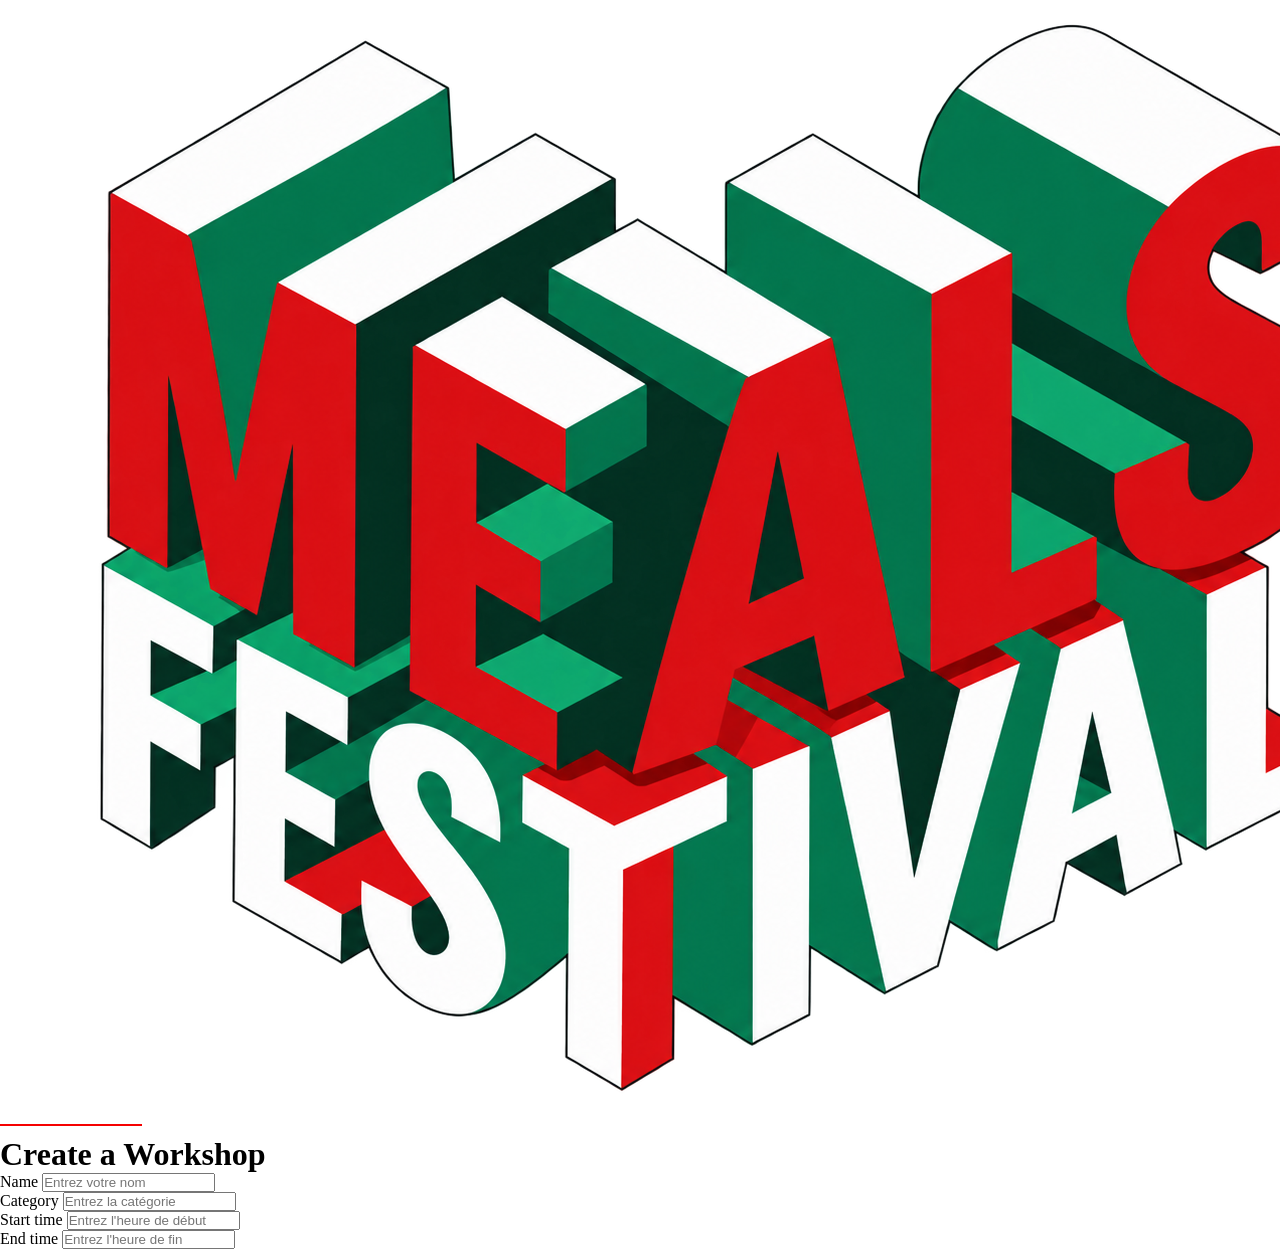
==== Create_workshop.html @ d4958ca4 "create workshop V1" ====
<!DOCTYPE html>
<html lang="fr">

<head>
    <meta charset="UTF-8">
    <meta name="viewport" content="width=device-width, initial-scale=1.0">
    <title>Mon Application</title>
    <!-- HTML, utilise le fichier CSS qui s'appelle style.css-->
    <link rel="stylesheet" href="style.css">
</head>

<body>
    <div class="container">

        <div class="partie-gauche-workshop">
            <div>
                <img class="logoWorkshop" src="images/mealsfestival.png" alt="Logo">
            </div>
            <hr class="hrWorkshop">
            <h1 class="h1-workshop">Create a Workshop</h1>

            <form action="" method="post">
                <div>
                    <label class="form-label" for="nom">Name</label>
                    <input type="text" id="nom" name="nom" placeholder="Entrez votre nom"  required>
                </div>

                <div>
                    <label class="form-label" for="courriel">Category</label>
                    <input type="text" id="categorie" name="categorie" placeholder="Entrez la catégorie"  required>
                </div>
                <div>
                    <label class="form-label" for="courriel">Start time</label>
                    <input type="text" id="Start time" name="Start time" placeholder="Entrez l'heure de début" 
                        required>
                </div>
                <div>
                    <label class="form-label" for="courriel">End time</label>
                    <input type="text" id="End time" name="End time" placeholder="Entrez l'heure de fin"  required>
                </div>

            </form>
        </div>
        <div class="partie-droite-workshop">
                <button type="submit" class="button-worshop"> Entrer </button>
            <div>
                <label class="form-label" for="courriel">Capacity Max</label>
                <input type="text" id="Capacity Max" name="Capacity Max" placeholder="Entrez la capacité maximale" 
                    required>
            </div>
            <div>

                <label class="form-label" for="courriel">Description</label>
                <input type="text" id="Description" name="Description" placeholder="Entrez la description"  required>
            </div>
        </div>

    </div>
</body>

</html>
---- style.css ----
* {
    margin: 0;
    padding: 0;
    box-sizing: border-box;
}

body {
    height: 100vh;
    /* background-color: grey; */
}

hr {
    width: 10%;
    border: 1px solid #f50101;
    margin: 10px 0;
}

button {
    background-color: #30B071;
    color: white;
    font-size: 18px;
    border: none;
    padding: 12px 30px;
    border-radius: 8px 30px 8px 30px;
    cursor: pointer;
}

.container {
    display: flex;
    height: 100vh;
}
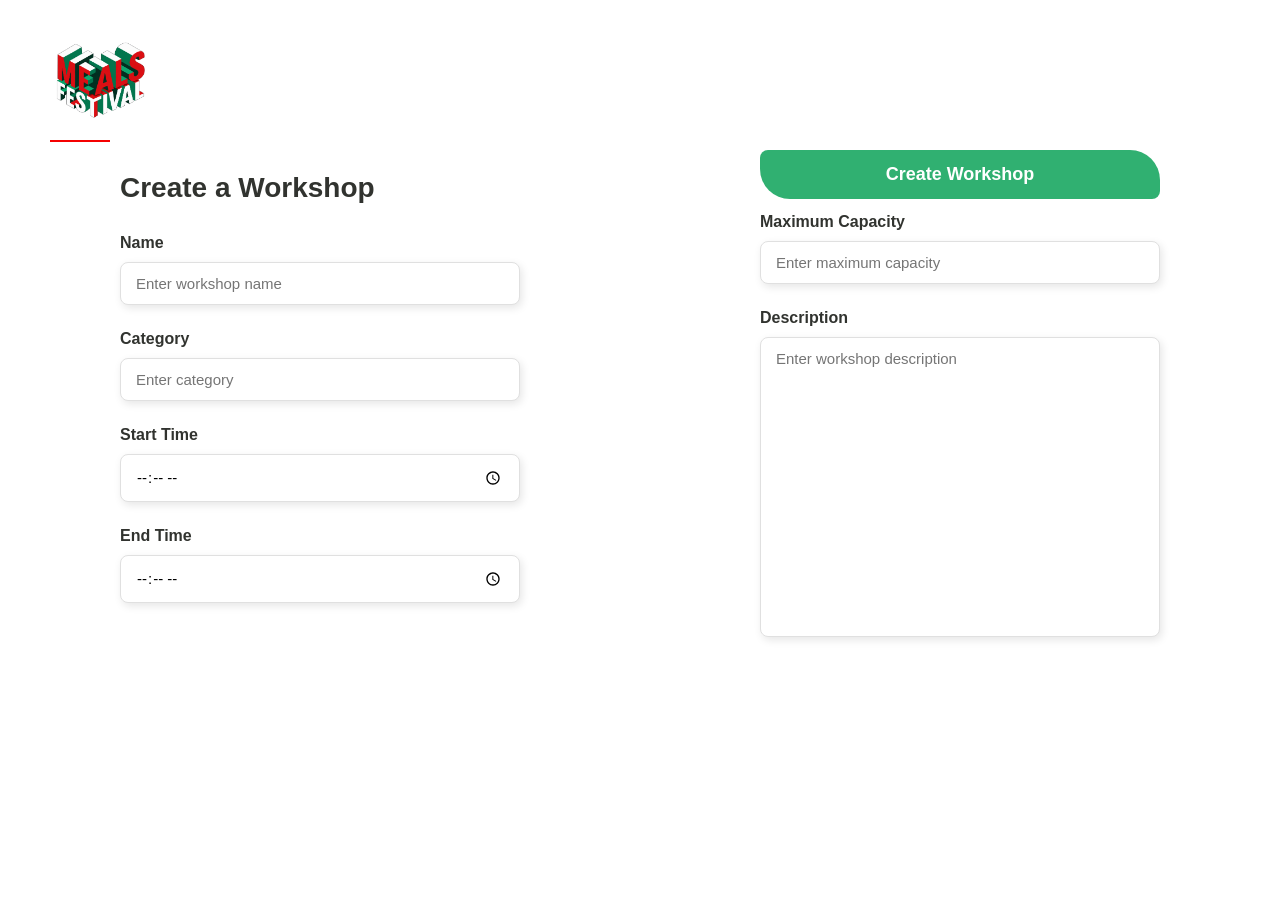
==== commit 8ab40ab9: "translate to english" ====
--- a/Create_workshop.html
+++ b/Create_workshop.html
@@ -1,59 +1,58 @@
 <!DOCTYPE html>
-<html lang="fr">
+<html lang="en">
 
 <head>
     <meta charset="UTF-8">
     <meta name="viewport" content="width=device-width, initial-scale=1.0">
-    <title>Mon Application</title>
-    <!-- HTML, utilise le fichier CSS qui s'appelle style.css-->
-    <link rel="stylesheet" href="style.css">
+    <title>Create a Workshop</title>
+    <link rel="stylesheet" href="Create_workshop_style.css">
 </head>
 
 <body>
     <div class="container">
-
-        <div class="partie-gauche-workshop">
-            <div>
-                <img class="logoWorkshop" src="images/mealsfestival.png" alt="Logo">
+        <form class="workshop-form" action="" method="post">
+            <div class="left-gauche-workshop">
+                <div class="header-workshop">
+                    <img class="logoWorkshop" src="images/mealsfestival.png" alt="Meals Festival Logo">
+                    <hr class="hrWorkshop">
+                </div>
+                <h1 class="h1-workshop">Create a Workshop</h1>
+                <div class="form-group">
+                    <label class="form-label" for="name">Name</label>
+                    <input type="text" id="name" name="name" placeholder="Enter workshop name" required>
+                </div>
+                <div class="form-group">
+                    <label class="form-label" for="category">Category</label>
+                    <input type="text" id="category" name="category" placeholder="Enter category" required>
+                </div>
+                <div class="form-group">
+                    <label class="form-label" for="start-time">Start Time</label>
+                    <input type="time" id="start-time" name="start-time" required>
+                </div>
+                <div class="form-group">
+                    <label class="form-label" for="end-time">End Time</label>
+                    <input type="time" id="end-time" name="end-time" required>
+                </div>
             </div>
-            <hr class="hrWorkshop">
-            <h1 class="h1-workshop">Create a Workshop</h1>
-
-            <form action="" method="post">
-                <div>
-                    <label class="form-label" for="nom">Name</label>
-                    <input type="text" id="nom" name="nom" placeholder="Entrez votre nom"  required>
-                </div>
-
-                <div>
-                    <label class="form-label" for="courriel">Category</label>
-                    <input type="text" id="categorie" name="categorie" placeholder="Entrez la catégorie"  required>
-                </div>
-                <div>
-                    <label class="form-label" for="courriel">Start time</label>
-                    <input type="text" id="Start time" name="Start time" placeholder="Entrez l'heure de début" 
+            <div class="right-section-workshop">
+                 <button type="submit" class="button-workshop">
+                    Create Workshop
+                </button>
+                <div class="form-group">
+                    <label class="form-label" for="capacity">Maximum Capacity</label>
+                    <input type="number" id="capacity" name="capacity" placeholder="Enter maximum capacity" min="1"
                         required>
                 </div>
-                <div>
-                    <label class="form-label" for="courriel">End time</label>
-                    <input type="text" id="End time" name="End time" placeholder="Entrez l'heure de fin"  required>
+                <div class="form-group">
+                    <label class="form-label" for="description">Description</label>
+                    <textarea id="description" name="description" placeholder="Enter workshop description"
+                        required></textarea>
                 </div>
+               
 
-            </form>
-        </div>
-        <div class="partie-droite-workshop">
-                <button type="submit" class="button-worshop"> Entrer </button>
-            <div>
-                <label class="form-label" for="courriel">Capacity Max</label>
-                <input type="text" id="Capacity Max" name="Capacity Max" placeholder="Entrez la capacité maximale" 
-                    required>
             </div>
-            <div>
 
-                <label class="form-label" for="courriel">Description</label>
-                <input type="text" id="Description" name="Description" placeholder="Entrez la description"  required>
-            </div>
-        </div>
+        </form>
 
     </div>
 </body>
--- a/Create_workshop_style.css
+++ b/Create_workshop_style.css
@@ -0,0 +1,109 @@
+
+* {
+    margin: 0;
+    padding: 0;
+    box-sizing: border-box;
+}
+body {
+    min-height: 100vh;
+    font-family: Arial, sans-serif;
+    background-color: white;
+    color: #31332F;
+}
+.container {
+    width: 100%;
+    min-height: 100vh;
+}
+.workshop-form {
+    display: flex;
+    width: 100%;
+    min-height: 100vh;
+}
+.left-gauche-workshop {
+    width: 50%;
+    padding: 30px 50px;
+    background-color: white;
+    display: flex;
+    flex-direction: column;
+    align-items: center;
+}
+.header-workshop {
+    width: 100%;
+    margin-bottom: 30px;
+}
+.logoWorkshop {
+    display: block;
+    width: 100px;
+    height: 100px;
+    object-fit: contain;
+}
+.hrWorkshop {
+    width: 60px;
+    border: none;
+    border-top: 2px solid #f50101;
+    margin-top: 10px;
+}
+.h1-workshop {
+    width: 100%;
+    max-width: 400px;
+    margin-bottom: 30px;
+    color: #31332F;
+    font-size: 28px;
+}
+.form-group {
+    width: 100%;
+    max-width: 400px;
+    margin-bottom: 25px;
+}
+.form-label {
+    display: block;
+    margin-bottom: 10px;
+    font-size: 16px;
+    font-weight: 600;
+}
+.form-group input,
+.form-group textarea {
+    display: block;
+    width: 100%;
+    padding: 12px 15px;
+    border: 1px solid #e0e0e0;
+    border-radius: 8px;
+    background-color: white;
+    font-family: Arial, sans-serif;
+    font-size: 15px;
+    box-shadow: 2px 3px 8px rgba(0, 0, 0, 0.10);
+    outline: none;
+}
+.form-group input:focus,
+.form-group textarea:focus {
+    border-color: #30B071;
+}
+.right-section-workshop {
+    width: 50%;
+    padding: 150px 50px 40px;
+    background-color: white;
+    display: flex;
+    flex-direction: column;
+    align-items: center;
+}
+.form-group textarea {
+    height: 300px;
+    resize: none;
+}
+.button-workshop {
+    width: 80%;
+    max-width: 400px;
+    padding: 14px 25px;
+    
+    margin-bottom: 14px;
+    background-color: #30B071;
+    color: white;
+    font-size: 18px;
+    font-weight: 600;
+    border: none;
+    border-radius: 8px 30px 8px 30px;
+    cursor: pointer;
+}
+.button-workshop:hover {
+    background-color: #26945D;
+}
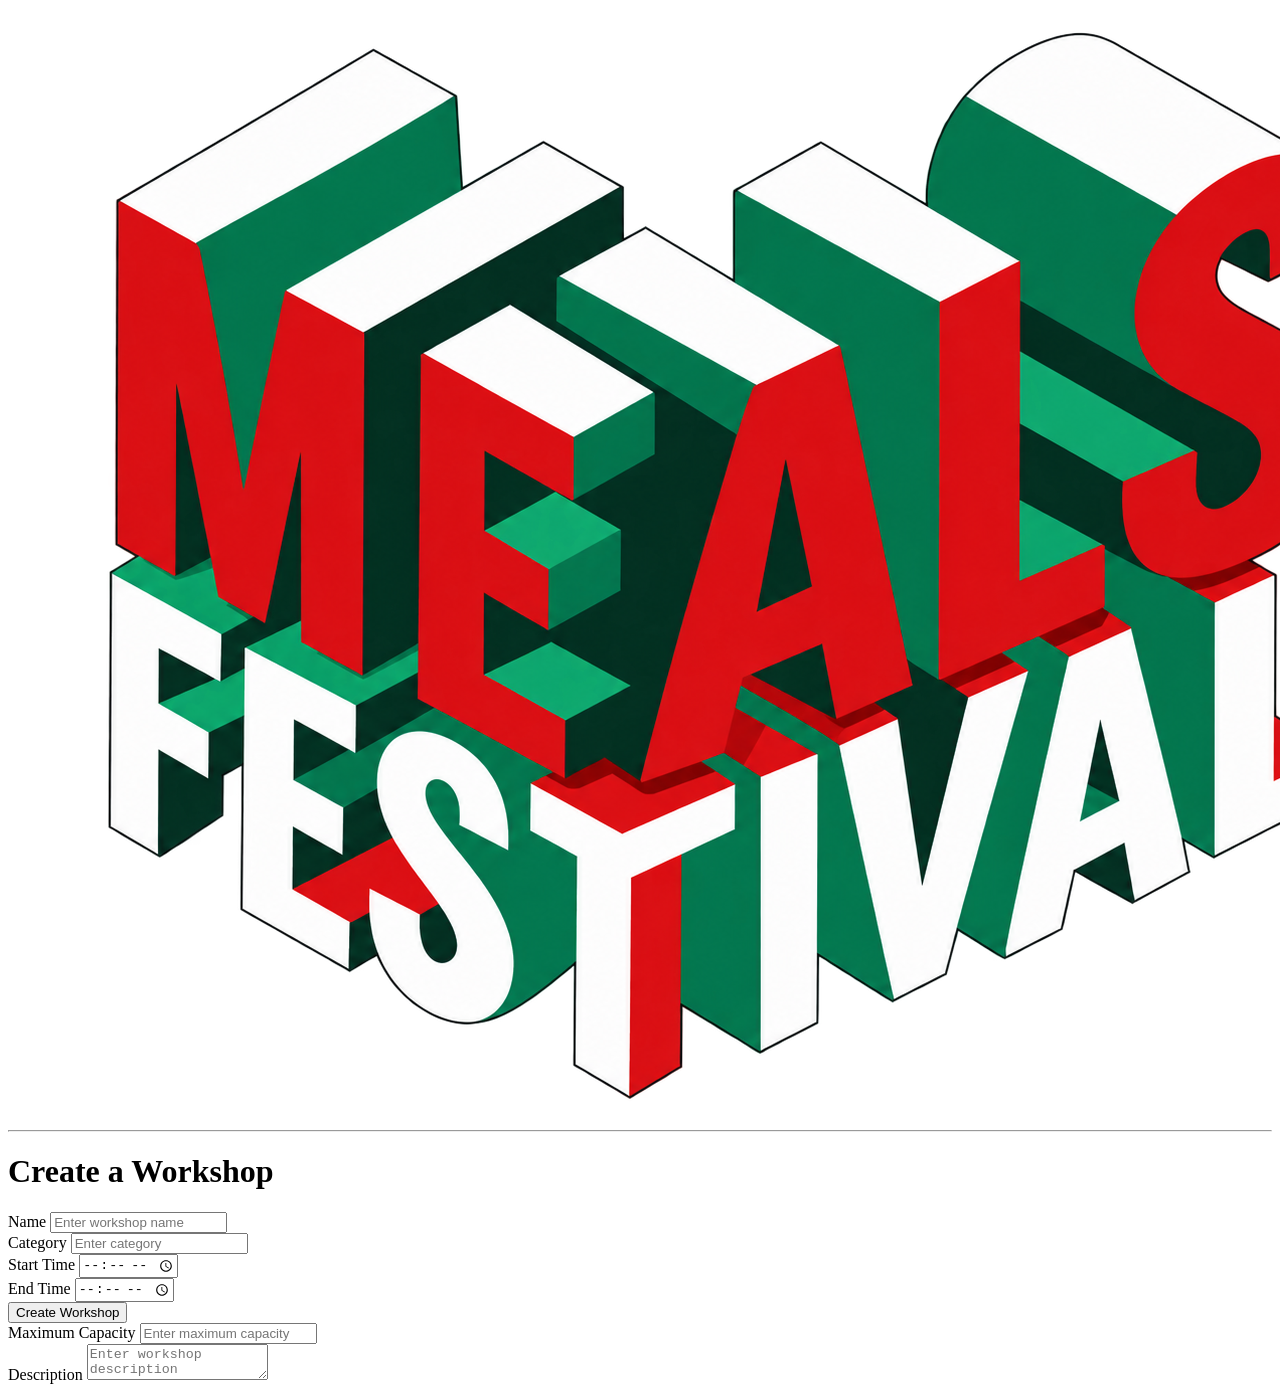
==== commit 56a5c75a: "logic of login form" ====
--- a/Create_workshop.html
+++ b/Create_workshop.html
@@ -5,7 +5,7 @@
     <meta charset="UTF-8">
     <meta name="viewport" content="width=device-width, initial-scale=1.0">
     <title>Create a Workshop</title>
-    <link rel="stylesheet" href="Create_workshop_style.css">
+    <link rel="stylesheet" href="Create_workshop.css">
 </head>
 
 <body>
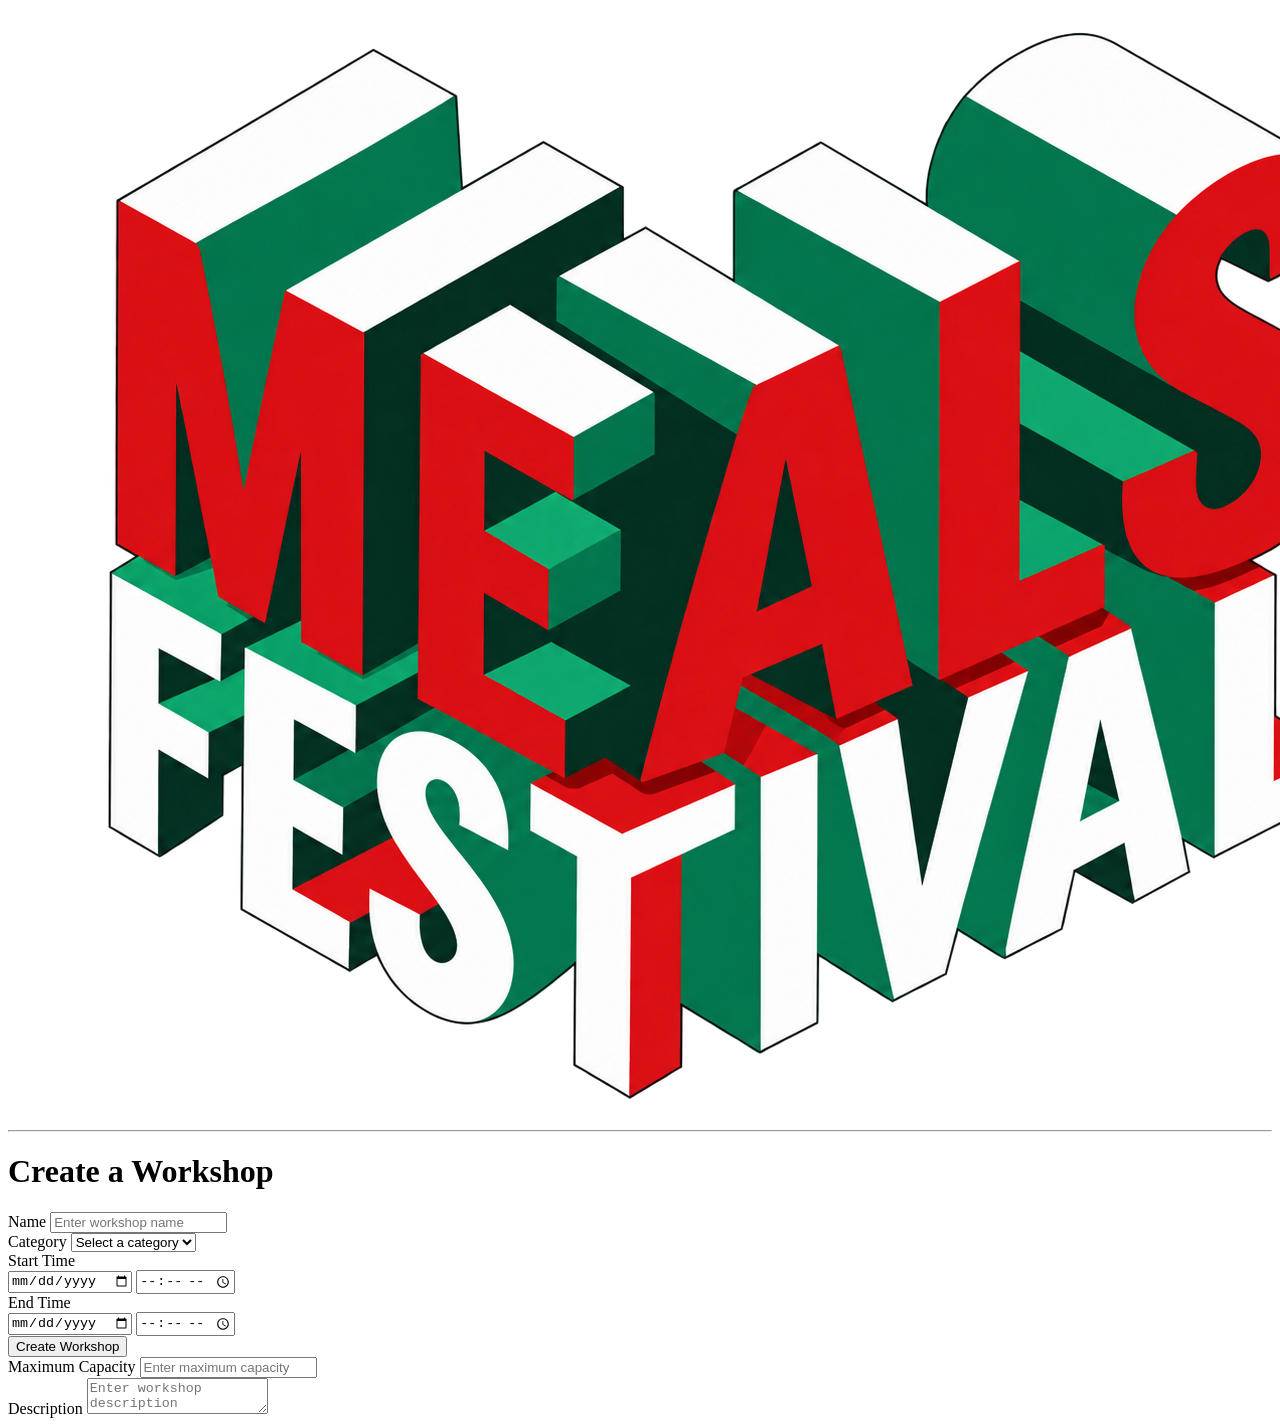
==== commit 955cd3f1: "logic of create workshop connect to the backend and create workshop" ====
--- a/Create_workshop.html
+++ b/Create_workshop.html
@@ -6,11 +6,12 @@
     <meta name="viewport" content="width=device-width, initial-scale=1.0">
     <title>Create a Workshop</title>
     <link rel="stylesheet" href="Create_workshop.css">
+    <script src="create_workshop.js" defer></script>
 </head>
 
 <body>
     <div class="container">
-        <form class="workshop-form" action="" method="post">
+        <form class="workshop-form" action="" method="post" novalidate>
             <div class="left-gauche-workshop">
                 <div class="header-workshop">
                     <img class="logoWorkshop" src="images/mealsfestival.png" alt="Meals Festival Logo">
@@ -23,19 +24,30 @@
                 </div>
                 <div class="form-group">
                     <label class="form-label" for="category">Category</label>
-                    <input type="text" id="category" name="category" placeholder="Enter category" required>
+                    <select id="category" name="category" required>
+                        <option value="">Select a category</option>
+                    </select>
+                    <!--   <input type="text" id="category" name="category" placeholder="Enter category" required>-->
                 </div>
+
                 <div class="form-group">
                     <label class="form-label" for="start-time">Start Time</label>
-                    <input type="time" id="start-time" name="start-time" required>
+                    <div class="date-time-group">
+                        <input type="date" id="start-date" required>
+                        <input type="time" id="start-time" required>
+                    </div>
                 </div>
+
                 <div class="form-group">
                     <label class="form-label" for="end-time">End Time</label>
-                    <input type="time" id="end-time" name="end-time" required>
+                    <div class="date-time-group">
+                        <input type="date" id="end-date" required>
+                        <input type="time" id="end-time" required>
+                    </div>
                 </div>
             </div>
             <div class="right-section-workshop">
-                 <button type="submit" class="button-workshop">
+                <button type="submit" class="button-workshop">
                     Create Workshop
                 </button>
                 <div class="form-group">
@@ -48,7 +60,7 @@
                     <textarea id="description" name="description" placeholder="Enter workshop description"
                         required></textarea>
                 </div>
-               
+
 
             </div>
 
